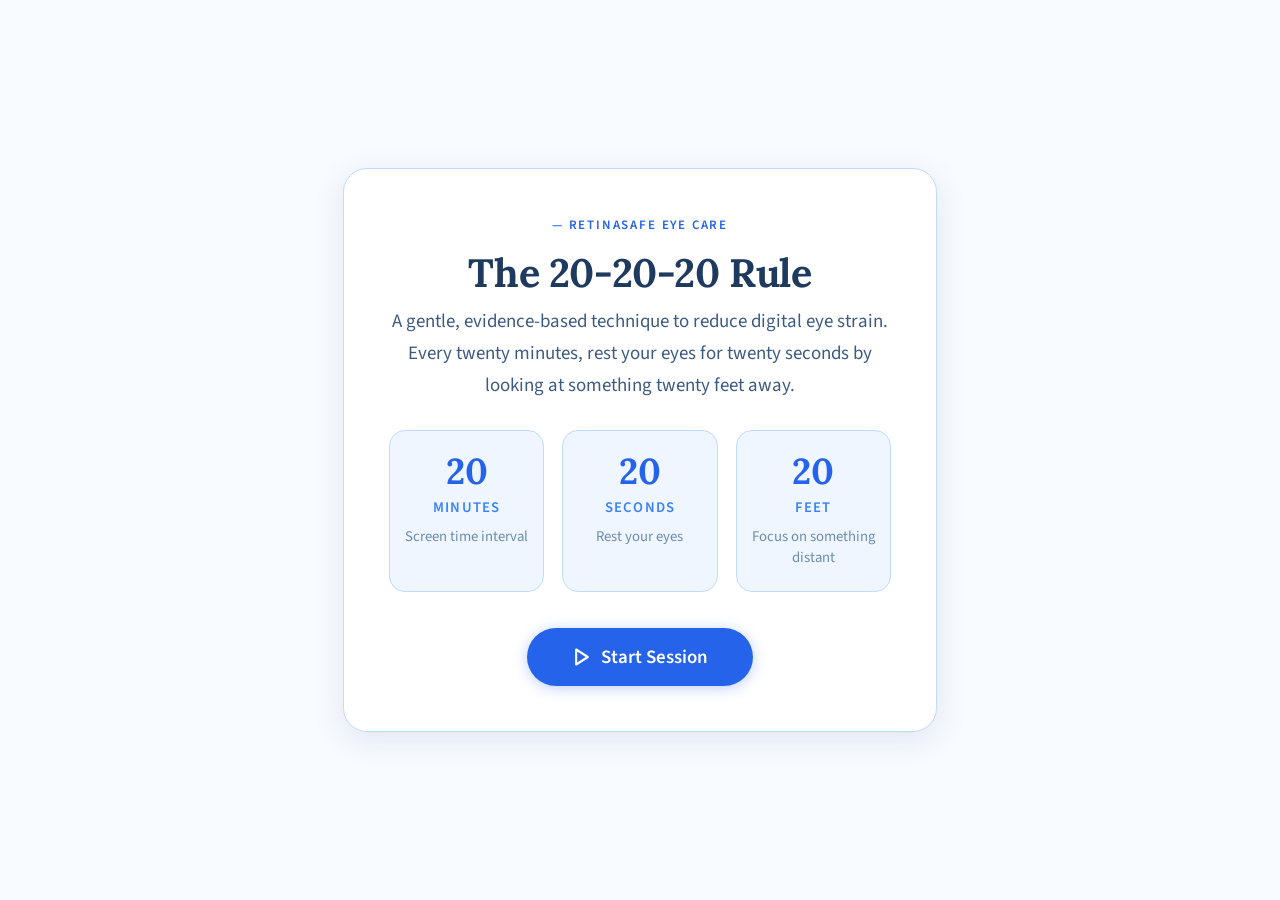
==== relaxation_techniques/20-20-20-rule.html @ 68ac1071 "Add files via upload" ====
<!DOCTYPE html>
<html lang="en">
<head>
  <meta charset="UTF-8" />
  <meta name="viewport" content="width=device-width, initial-scale=1.0" />
  <title>RetinaSafe — 20-20-20 Eye Care</title>
  <meta name="description" content="Protect your eyes with the 20-20-20 rule. Every 20 minutes, take a 20-second break and focus on something 20 feet away." />

  <!-- Fonts -->
  <link rel="preconnect" href="https://fonts.googleapis.com" />
  <link rel="preconnect" href="https://fonts.gstatic.com" crossorigin />
  <link href="https://fonts.googleapis.com/css2?family=Lora:wght@400;600;700&family=Source+Sans+3:wght@300;400;500;600;700&display=swap" rel="stylesheet" />

  <style>
    /* ══════════════════════════════════════════════════
       1. Design Tokens (RetinaSafe Palette)
       ══════════════════════════════════════════════════ */
    :root {
      /* ── Primary Blue Palette ── */
      --blue-900: #1E3A5F;
      --blue-800: #1E40AF;
      --blue-700: #1D4ED8;
      --blue-600: #2563EB;
      --blue-500: #3B82F6;
      --blue-400: #60A5FA;
      --blue-300: #93C5FD;
      --blue-200: #BFDBFE;
      --blue-100: #DBEAFE;
      --blue-50:  #EFF6FF;
      --page-bg:  #F8FBFF;
      --white:    #FFFFFF;

      /* ── Text Colours ── */
      --text-primary:   #1E3A5F;
      --text-secondary: #3D5A80;
      --text-muted:     #6B8CAE;
      --text-light:     #A8C0D6;

      /* ── Borders & Shadows ── */
      --border:    #BFDBFE;
      --shadow-sm: 0 1px 3px rgba(30,58,95,0.06);
      --shadow-md: 0 4px 16px rgba(30,58,95,0.08);
      --shadow-lg: 0 8px 32px rgba(30,58,95,0.10);

      /* ── Radius ── */
      --radius:    10px;
      --radius-lg: 16px;
      --radius-xl: 24px;

      /* ── Font Families ── */
      --font-display: 'Lora', Georgia, serif;
      --font-body:    'Source Sans 3', 'Helvetica Neue', sans-serif;

      /* ── Greens for Soft Greenery motif ── */
      --green-soft:  #A7D8A0;
      --green-light: #C8E6C3;
      --green-pale:  #E0F0DD;
    }

    /* ══════════════════════════════════════════════════
       2. Global Reset & Base
       ══════════════════════════════════════════════════ */
    *, *::before, *::after {
      box-sizing: border-box;
      margin: 0;
      padding: 0;
    }

    html {
      font-size: 18px;
      scroll-behavior: smooth;
    }

    body {
      min-height: 100vh;
      display: flex;
      flex-direction: column;
      align-items: center;
      justify-content: center;
      background-color: var(--page-bg);
      font-family: var(--font-body);
      font-weight: 400;
      color: var(--text-primary);
      line-height: 1.75;
      -webkit-font-smoothing: antialiased;
      -moz-osx-font-smoothing: grayscale;
      overflow: hidden;
    }

    /* ── Skip Link ── */
    .skip-link {
      position: absolute;
      top: -100%;
      left: 1rem;
      padding: 0.75rem 1.5rem;
      background: var(--blue-600);
      color: var(--white);
      border-radius: var(--radius);
      font-family: var(--font-body);
      font-weight: 600;
      text-decoration: none;
      z-index: 500;
      transition: top 0.2s ease;
    }
    .skip-link:focus { top: 1rem; }

    /* ── Global Focus ── */
    :focus-visible {
      outline: 3px solid var(--blue-400);
      outline-offset: 3px;
    }

    /* ══════════════════════════════════════════════════
       3. Typography
       ══════════════════════════════════════════════════ */
    h1, h2, h3 {
      font-family: var(--font-display);
      font-weight: 700;
      color: var(--blue-900);
      line-height: 1.25;
    }

    /* ══════════════════════════════════════════════════
       4. Landing Page
       ══════════════════════════════════════════════════ */
    #landing {
      display: flex;
      flex-direction: column;
      align-items: center;
      justify-content: center;
      text-align: center;
      width: 100%;
      max-width: 640px;
      padding: 2.5rem;
      background: var(--white);
      border: 1px solid var(--blue-200);
      border-radius: var(--radius-xl);
      box-shadow: var(--shadow-lg);
      transform: translateY(20px);
      opacity: 0;
      animation: fadeUp 0.6s cubic-bezier(0.16,1,0.3,1) forwards;
    }

    @keyframes fadeUp {
      to { transform: translateY(0); opacity: 1; }
    }

    .landing-eyebrow {
      font-family: var(--font-body);
      font-size: 0.72rem;
      font-weight: 600;
      text-transform: uppercase;
      letter-spacing: 0.14em;
      color: var(--blue-600);
      margin-bottom: 0.6rem;
    }
    .landing-eyebrow::before { content: "—  "; }

    #landing h1 {
      font-size: clamp(1.6rem, 3.5vw, 2.2rem);
      margin-bottom: 0.5rem;
      letter-spacing: -0.01em;
    }

    .landing-subtitle {
      color: var(--text-secondary);
      font-size: 1.05rem;
      max-width: 500px;
      margin: 0 auto 1.5rem;
      line-height: 1.7;
    }

    /* Rule cards */
    .rule-cards {
      display: flex;
      gap: 1rem;
      margin-bottom: 2rem;
      width: 100%;
    }

    .rule-card {
      flex: 1;
      background: var(--blue-50);
      border: 1px solid var(--blue-200);
      border-radius: var(--radius-lg);
      padding: 1.25rem 0.75rem;
      display: flex;
      flex-direction: column;
      align-items: center;
      gap: 0.35rem;
    }

    .rule-card-number {
      font-family: var(--font-display);
      font-size: 2rem;
      font-weight: 700;
      color: var(--blue-600);
      line-height: 1;
    }

    .rule-card-unit {
      font-size: 0.82rem;
      font-weight: 600;
      text-transform: uppercase;
      letter-spacing: 0.08em;
      color: var(--blue-500);
    }

    .rule-card-label {
      font-size: 0.82rem;
      color: var(--text-muted);
      line-height: 1.4;
    }

    /* Start button */
    .btn-start {
      padding: 0.85rem 2.5rem;
      border-radius: 100px;
      background: var(--blue-600);
      color: var(--white);
      font-family: var(--font-body);
      font-size: 1.05rem;
      font-weight: 600;
      border: none;
      cursor: pointer;
      box-shadow: 0 2px 14px rgba(37,99,235,0.30);
      transition: all 0.25s ease;
      display: flex;
      align-items: center;
      gap: 0.5rem;
    }
    .btn-start:hover {
      background: var(--blue-700);
      transform: translateY(-2px);
      box-shadow: 0 6px 20px rgba(37,99,235,0.35);
    }
    .btn-start:active { transform: translateY(0); }

    .btn-start svg {
      width: 20px; height: 20px;
      fill: none; stroke: currentColor; stroke-width: 2.5;
      stroke-linecap: round; stroke-linejoin: round;
    }

    /* ══════════════════════════════════════════════════
       5. Session Active Screen
       ══════════════════════════════════════════════════ */
    #session {
      display: none;
      flex-direction: column;
      align-items: center;
      justify-content: center;
      text-align: center;
      width: 100%;
      max-width: 560px;
      padding: 3rem 2.5rem;
      background: var(--white);
      border: 1px solid var(--blue-200);
      border-radius: var(--radius-xl);
      box-shadow: var(--shadow-lg);
    }
    #session.visible {
      display: flex;
      animation: fadeUp 0.5s ease forwards;
    }

    .session-eyebrow {
      font-family: var(--font-body);
      font-size: 0.72rem;
      font-weight: 600;
      text-transform: uppercase;
      letter-spacing: 0.14em;
      color: var(--blue-600);
      margin-bottom: 1rem;
    }
    .session-eyebrow::before { content: "—  "; }

    /* Circular countdown to next break */
    .next-break-ring {
      position: relative;
      width: 180px; height: 180px;
      margin-bottom: 1.5rem;
    }
    .next-break-ring svg {
      width: 100%; height: 100%;
      transform: rotate(-90deg);
    }
    .next-break-ring .ring-bg {
      fill: none;
      stroke: var(--blue-100);
      stroke-width: 6;
    }
    .next-break-ring .ring-progress {
      fill: none;
      stroke: var(--blue-500);
      stroke-width: 6;
      stroke-linecap: round;
      stroke-dasharray: 502.65;
      stroke-dashoffset: 0;
      transition: stroke-dashoffset 1s linear;
    }
    .next-break-inner {
      position: absolute;
      inset: 0;
      display: flex;
      flex-direction: column;
      align-items: center;
      justify-content: center;
    }
    .next-break-time {
      font-family: var(--font-display);
      font-weight: 700;
      font-size: 2.2rem;
      color: var(--text-primary);
      font-variant-numeric: tabular-nums;
      line-height: 1;
    }
    .next-break-label {
      font-size: 0.72rem;
      font-weight: 600;
      text-transform: uppercase;
      letter-spacing: 0.1em;
      color: var(--text-muted);
      margin-top: 0.25rem;
    }

    .session-hint {
      color: var(--text-secondary);
      font-size: 0.95rem;
      max-width: 380px;
      margin-bottom: 1.5rem;
      line-height: 1.65;
    }

    .btn-group {
      display: flex;
      gap: 0.75rem;
    }

    .btn-session {
      padding: 0.65rem 1.5rem;
      border-radius: 100px;
      font-family: var(--font-body);
      font-size: 0.92rem;
      font-weight: 600;
      cursor: pointer;
      border: 2px solid var(--blue-300);
      background: transparent;
      color: var(--blue-600);
      transition: all 0.25s ease;
      display: flex;
      align-items: center;
      gap: 0.4rem;
    }
    .btn-session:hover {
      background: var(--blue-50);
      border-color: var(--blue-600);
      transform: translateY(-1px);
    }
    .btn-session.danger {
      border-color: #FCA5A5;
      color: #DC2626;
    }
    .btn-session.danger:hover {
      background: #FEF2F2;
      border-color: #DC2626;
    }

    .btn-session svg {
      width: 16px; height: 16px;
      fill: none; stroke: currentColor; stroke-width: 2.5;
      stroke-linecap: round; stroke-linejoin: round;
    }

    /* ══════════════════════════════════════════════════
       6. Blink Reminder Dot
       ══════════════════════════════════════════════════ */
    #blink-dot {
      display: none;
      position: fixed;
      bottom: 2rem;
      right: 2rem;
      z-index: 100;
      cursor: pointer;
      background: none;
      border: none;
      padding: 0;
    }
    #blink-dot.visible { display: block; }

    .blink-dot-circle {
      width: 18px; height: 18px;
      border-radius: 50%;
      background: var(--blue-500);
      position: relative;
      box-shadow: 0 0 0 0 rgba(59,130,246,0.45);
      animation: blinkPulse 2.5s ease-in-out infinite;
    }

    @keyframes blinkPulse {
      0%, 100% {
        box-shadow: 0 0 0 0 rgba(59,130,246,0.45);
        transform: scale(1);
      }
      50% {
        box-shadow: 0 0 0 10px rgba(59,130,246,0);
        transform: scale(1.15);
      }
    }

    /* Blink tooltip */
    .blink-tooltip {
      position: absolute;
      bottom: calc(100% + 12px);
      right: 0;
      background: var(--blue-50);
      border: 1px solid var(--blue-200);
      border-radius: var(--radius-lg);
      padding: 0.85rem 1.15rem;
      min-width: 200px;
      box-shadow: var(--shadow-md);
      font-family: var(--font-body);
      font-size: 1.1rem;
      color: var(--blue-900);
      text-align: left;
      opacity: 0;
      transform: translateY(6px);
      pointer-events: none;
      transition: opacity 0.3s ease, transform 0.3s ease;
    }
    .blink-tooltip.show {
      opacity: 1;
      transform: translateY(0);
      pointer-events: auto;
    }
    .blink-tooltip-title {
      font-family: var(--font-display);
      font-weight: 700;
      font-size: 0.88rem;
      margin-bottom: 0.25rem;
      color: var(--blue-900);
    }
    .blink-tooltip p {
      font-size: 0.82rem;
      color: var(--text-secondary);
      line-height: 1.5;
      margin: 0;
    }
    .blink-tooltip::after {
      content: '';
      position: absolute;
      bottom: -6px;
      right: 4px;
      width: 12px; height: 12px;
      background: var(--blue-50);
      border-right: 1px solid var(--blue-200);
      border-bottom: 1px solid var(--blue-200);
      transform: rotate(45deg);
    }

    /* ══════════════════════════════════════════════════
       7. Break Modal Overlay
       ══════════════════════════════════════════════════ */
    #break-overlay {
      position: fixed;
      inset: 0;
      z-index: 300;
      display: flex;
      align-items: center;
      justify-content: center;
      opacity: 0;
      visibility: hidden;
      pointer-events: none;
      transition: opacity 0.5s ease, visibility 0.5s;
    }
    #break-overlay.visible {
      opacity: 1;
      visibility: visible;
      pointer-events: auto;
    }

    /* ── Relaxation View Background ── */
    .relaxation-bg {
      position: absolute;
      inset: 0;
      background:
        radial-gradient(ellipse 80% 60% at 50% 50%, var(--blue-100), var(--blue-50)),
        var(--page-bg);
      overflow: hidden;
    }

    /* CSS "Soft Greenery" motif — layered blurred shapes */
    .greenery-shape {
      position: absolute;
      border-radius: 50%;
      filter: blur(60px);
      opacity: 0.35;
      animation: greeneryFloat 12s ease-in-out infinite alternate;
    }
    .greenery-shape:nth-child(1) {
      width: 350px; height: 350px;
      background: var(--green-soft);
      bottom: -60px; left: -40px;
      animation-delay: 0s;
    }
    .greenery-shape:nth-child(2) {
      width: 280px; height: 280px;
      background: var(--green-light);
      top: -40px; right: 10%;
      animation-delay: -3s;
    }
    .greenery-shape:nth-child(3) {
      width: 200px; height: 200px;
      background: var(--green-pale);
      bottom: 20%; left: 25%;
      animation-delay: -6s;
    }
    .greenery-shape:nth-child(4) {
      width: 160px; height: 220px;
      background: var(--green-soft);
      top: 15%; right: 30%;
      animation-delay: -9s;
      border-radius: 60% 40% 50% 50%;
    }
    .greenery-shape:nth-child(5) {
      width: 240px; height: 180px;
      background: var(--green-light);
      bottom: 10%; right: -30px;
      animation-delay: -4s;
      border-radius: 40% 60% 50% 50%;
    }

    @keyframes greeneryFloat {
      0%   { transform: translate(0, 0) scale(1); }
      100% { transform: translate(15px, -20px) scale(1.08); }
    }

    /* ── Break Card ── */
    .break-card {
      position: relative;
      z-index: 10;
      background: var(--blue-50);
      border: 1px solid var(--blue-200);
      border-radius: var(--radius-lg);
      padding: 2.5rem 2.75rem;
      max-width: 480px;
      width: 90%;
      text-align: center;
      box-shadow: var(--shadow-lg);
      transform: translateY(30px) scale(0.96);
      transition: transform 0.5s cubic-bezier(0.16,1,0.3,1);
    }
    #break-overlay.visible .break-card {
      transform: translateY(0) scale(1);
    }

    .break-card h2 {
      font-family: var(--font-display);
      font-weight: 700;
      font-size: 1.1rem;
      color: var(--blue-900);
      margin-bottom: 0.75rem;
    }

    .break-card p {
      font-family: var(--font-body);
      font-size: 1.1rem;
      color: var(--blue-900);
      line-height: 1.65;
      margin-bottom: 1.5rem;
    }

    /* Circular 20-sec countdown */
    .break-timer-ring {
      position: relative;
      width: 130px; height: 130px;
      margin: 0 auto 1.25rem;
    }
    .break-timer-ring svg {
      width: 100%; height: 100%;
      transform: rotate(-90deg);
    }
    .break-timer-ring .timer-bg {
      fill: none;
      stroke: var(--blue-200);
      stroke-width: 5;
    }
    .break-timer-ring .timer-progress {
      fill: none;
      stroke: var(--blue-500);
      stroke-width: 5;
      stroke-linecap: round;
      stroke-dasharray: 376.99;
      stroke-dashoffset: 0;
      transition: stroke-dashoffset 0.3s ease;
    }
    .break-timer-inner {
      position: absolute;
      inset: 0;
      display: flex;
      flex-direction: column;
      align-items: center;
      justify-content: center;
    }
    .break-timer-value {
      font-family: var(--font-display);
      font-weight: 700;
      font-size: 2.4rem;
      color: var(--blue-900);
      line-height: 1;
      font-variant-numeric: tabular-nums;
    }
    .break-timer-unit {
      font-size: 0.7rem;
      font-weight: 600;
      text-transform: uppercase;
      letter-spacing: 0.1em;
      color: var(--text-muted);
      margin-top: 0.2rem;
    }

    .break-instruction {
      font-size: 0.88rem;
      color: var(--text-secondary);
      line-height: 1.6;
      margin-bottom: 1.25rem;
    }

    .btn-dismiss {
      padding: 0.6rem 1.5rem;
      border-radius: 100px;
      background: transparent;
      border: 2px solid var(--blue-300);
      color: var(--blue-600);
      font-family: var(--font-body);
      font-size: 0.88rem;
      font-weight: 600;
      cursor: pointer;
      transition: all 0.25s ease;
    }
    .btn-dismiss:hover {
      background: var(--blue-100);
      border-color: var(--blue-600);
    }

    /* Screen-reader only */
    .sr-only {
      position: absolute;
      width: 1px; height: 1px;
      padding: 0; margin: -1px;
      overflow: hidden;
      clip: rect(0,0,0,0);
      white-space: nowrap;
      border: 0;
    }

    /* ══════════════════════════════════════════════════
       8. Reduced Motion
       ══════════════════════════════════════════════════ */
    @media (prefers-reduced-motion: reduce) {
      *, *::before, *::after {
        animation-duration: 0.01ms !important;
        animation-iteration-count: 1 !important;
        transition-duration: 0.01ms !important;
      }
    }

    /* ══════════════════════════════════════════════════
       9. Responsive
       ══════════════════════════════════════════════════ */
    @media (max-width: 600px) {
      html { font-size: 16px; }

      #landing, #session {
        padding: 1.5rem;
        border-radius: var(--radius-lg);
        margin: 1rem;
        max-width: calc(100% - 2rem);
      }

      .rule-cards {
        flex-direction: column;
        gap: 0.65rem;
      }

      .rule-card { padding: 0.85rem; }

      .break-card {
        padding: 1.75rem 1.25rem;
        max-width: calc(100% - 2rem);
      }

      .next-break-ring { width: 140px; height: 140px; }
      .next-break-time { font-size: 1.8rem; }

      .btn-group { flex-direction: column; width: 100%; }
      .btn-session { justify-content: center; }
    }
  </style>
</head>
<body>
  <a href="#main" class="skip-link">Skip to main content</a>

  <main id="main">

    <!-- ═══════ Landing Page ═══════ -->
    <section id="landing" aria-labelledby="landing-title">
      <p class="landing-eyebrow">RetinaSafe Eye Care</p>
      <h1 id="landing-title">The 20-20-20 Rule</h1>
      <p class="landing-subtitle">
        A gentle, evidence-based technique to reduce digital eye strain.
        Every twenty minutes, rest your eyes for twenty seconds by looking at
        something twenty feet away.
      </p>

      <div class="rule-cards" role="list">
        <div class="rule-card" role="listitem">
          <span class="rule-card-number">20</span>
          <span class="rule-card-unit">Minutes</span>
          <span class="rule-card-label">Screen time interval</span>
        </div>
        <div class="rule-card" role="listitem">
          <span class="rule-card-number">20</span>
          <span class="rule-card-unit">Seconds</span>
          <span class="rule-card-label">Rest your eyes</span>
        </div>
        <div class="rule-card" role="listitem">
          <span class="rule-card-number">20</span>
          <span class="rule-card-unit">Feet</span>
          <span class="rule-card-label">Focus on something distant</span>
        </div>
      </div>

      <button class="btn-start" id="btn-start" type="button">
        <svg viewBox="0 0 24 24"><polygon points="5 3 19 12 5 21 5 3"></polygon></svg>
        Start Session
      </button>
    </section>

    <!-- ═══════ Session Active ═══════ -->
    <section id="session" aria-labelledby="session-title">
      <p class="session-eyebrow">Session Active</p>
      <h2 id="session-title" class="sr-only">Eye care session in progress</h2>

      <div class="next-break-ring" role="timer" aria-label="Time until next eye break">
        <svg viewBox="0 0 180 180">
          <circle class="ring-bg" cx="90" cy="90" r="80"></circle>
          <circle class="ring-progress" id="session-ring" cx="90" cy="90" r="80"></circle>
        </svg>
        <div class="next-break-inner">
          <span class="next-break-time" id="session-countdown">20:00</span>
          <span class="next-break-label">Until break</span>
        </div>
      </div>

      <p class="session-hint">
        Continue working comfortably. A gentle reminder will appear when it
        is time for your twenty-second eye break.
      </p>

      <div class="btn-group">
        <button class="btn-session" id="btn-pause" type="button">
          <svg viewBox="0 0 24 24" id="pause-icon"><rect x="6" y="4" width="4" height="16"></rect><rect x="14" y="4" width="4" height="16"></rect></svg>
          <svg viewBox="0 0 24 24" id="play-icon" style="display:none"><polygon points="5 3 19 12 5 21 5 3"></polygon></svg>
          <span id="pause-label">Pause</span>
        </button>
        <button class="btn-session danger" id="btn-end" type="button">
          <svg viewBox="0 0 24 24"><rect x="3" y="3" width="18" height="18" rx="2" ry="2"></rect></svg>
          End Session
        </button>
      </div>
    </section>

  </main>

  <!-- ═══════ Blink Reminder Dot ═══════ -->
  <button id="blink-dot" aria-label="Blink reminder" type="button">
    <div class="blink-dot-circle"></div>
    <div class="blink-tooltip" id="blink-tooltip" role="status">
      <div class="blink-tooltip-title">Blink Reminder</div>
      <p>Remember to blink slowly and fully. This helps keep your eyes lubricated and comfortable.</p>
    </div>
  </button>

  <!-- ═══════ Break Overlay ═══════ -->
  <div id="break-overlay" role="dialog" aria-modal="true" aria-labelledby="break-title">
    <!-- Relaxation View Background -->
    <div class="relaxation-bg" aria-hidden="true">
      <div class="greenery-shape"></div>
      <div class="greenery-shape"></div>
      <div class="greenery-shape"></div>
      <div class="greenery-shape"></div>
      <div class="greenery-shape"></div>
    </div>

    <div class="break-card">
      <h2 id="break-title">Time for an Eye Break</h2>
      <p>It is time for a twenty-second eye break. Please focus on a distant object.</p>

      <div class="break-timer-ring" role="timer" aria-label="Break countdown">
        <svg viewBox="0 0 130 130">
          <circle class="timer-bg" cx="65" cy="65" r="60"></circle>
          <circle class="timer-progress" id="break-ring" cx="65" cy="65" r="60"></circle>
        </svg>
        <div class="break-timer-inner">
          <span class="break-timer-value" id="break-countdown">20</span>
          <span class="break-timer-unit">Seconds</span>
        </div>
      </div>

      <p class="break-instruction">
        Allow your eye muscles to relax. Blink gently a few times.
      </p>

      <div aria-live="polite" class="sr-only" id="break-announcer"></div>

      <button class="btn-dismiss" id="btn-dismiss" type="button">Skip Break</button>
    </div>
  </div>

  <script>
    (() => {
      'use strict';

      /* ── Configuration ── */
      const BREAK_INTERVAL_MS = 20 * 60 * 1000;  // 20 minutes
      const BREAK_DURATION_S  = 20;               // 20 seconds
      const SESSION_RING_CIRCUMFERENCE = 2 * Math.PI * 80;  // r=80
      const BREAK_RING_CIRCUMFERENCE   = 2 * Math.PI * 60;  // r=60

      /* ── DOM References ── */
      const landing        = document.getElementById('landing');
      const session        = document.getElementById('session');
      const btnStart       = document.getElementById('btn-start');
      const btnPause       = document.getElementById('btn-pause');
      const btnEnd         = document.getElementById('btn-end');
      const sessionCountEl = document.getElementById('session-countdown');
      const sessionRing    = document.getElementById('session-ring');
      const blinkDot       = document.getElementById('blink-dot');
      const blinkTooltip   = document.getElementById('blink-tooltip');
      const breakOverlay   = document.getElementById('break-overlay');
      const breakCountEl   = document.getElementById('break-countdown');
      const breakRing      = document.getElementById('break-ring');
      const breakAnnouncer = document.getElementById('break-announcer');
      const btnDismiss     = document.getElementById('btn-dismiss');
      const pauseIcon      = document.getElementById('pause-icon');
      const playIcon       = document.getElementById('play-icon');
      const pauseLabel     = document.getElementById('pause-label');

      /* ── State ── */
      let sessionActive       = false;
      let sessionPaused       = false;
      let sessionStartTime    = 0;
      let sessionElapsed      = 0;
      let sessionRAF          = null;
      let breakTimeout        = null;
      let breakActive         = false;
      let breakStartTime      = 0;
      let breakRAF            = null;
      let blinkTooltipTimeout = null;
      let previousFocus       = null;

      /* ── Helpers ── */
      function formatTime(ms) {
        const totalSec = Math.max(0, Math.ceil(ms / 1000));
        const m = Math.floor(totalSec / 60);
        const s = totalSec % 60;
        return `${String(m).padStart(2, '0')}:${String(s).padStart(2, '0')}`;
      }

      /* ── Session Logic ── */
      function startSession() {
        sessionActive    = true;
        sessionPaused    = false;
        sessionElapsed   = 0;
        sessionStartTime = performance.now();

        landing.style.display = 'none';
        session.classList.add('visible');
        blinkDot.classList.add('visible');

        // Reset ring
        sessionRing.style.strokeDashoffset = '0';

        scheduleBreak();
        tickSession();
      }

      function tickSession() {
        if (!sessionActive) return;

        if (!sessionPaused) {
          const now = performance.now();
          const delta = now - sessionStartTime;
          sessionStartTime = now;
          sessionElapsed += delta;
        }

        const remaining = BREAK_INTERVAL_MS - (sessionElapsed % BREAK_INTERVAL_MS);
        sessionCountEl.textContent = formatTime(remaining);

        // Update ring
        const progress = (sessionElapsed % BREAK_INTERVAL_MS) / BREAK_INTERVAL_MS;
        sessionRing.style.strokeDashoffset = `${SESSION_RING_CIRCUMFERENCE * (1 - progress)}`;

        sessionRAF = requestAnimationFrame(tickSession);
      }

      function scheduleBreak() {
        clearTimeout(breakTimeout);
        const remaining = BREAK_INTERVAL_MS - (sessionElapsed % BREAK_INTERVAL_MS);
        breakTimeout = setTimeout(() => {
          if (sessionActive && !sessionPaused) {
            openBreak();
          }
        }, remaining);
      }

      function pauseSession() {
        sessionPaused = !sessionPaused;
        if (sessionPaused) {
          pauseIcon.style.display = 'none';
          playIcon.style.display  = 'block';
          pauseLabel.textContent  = 'Resume';
          clearTimeout(breakTimeout);
        } else {
          pauseIcon.style.display = 'block';
          playIcon.style.display  = 'none';
          pauseLabel.textContent  = 'Pause';
          sessionStartTime = performance.now();
          scheduleBreak();
        }
      }

      function endSession() {
        sessionActive = false;
        sessionPaused = false;
        cancelAnimationFrame(sessionRAF);
        clearTimeout(breakTimeout);

        session.classList.remove('visible');
        blinkDot.classList.remove('visible');
        landing.style.display = '';
        landing.style.animation = 'none';
        requestAnimationFrame(() => {
          landing.style.animation = '';
        });

        // Reset pause button
        pauseIcon.style.display = 'block';
        playIcon.style.display  = 'none';
        pauseLabel.textContent  = 'Pause';

        if (breakActive) closeBreak();
      }

      /* ── Break (20-sec) Logic ── */
      function openBreak() {
        breakActive    = true;
        breakStartTime = performance.now();
        previousFocus  = document.activeElement;

        // Reset UI
        breakCountEl.textContent = String(BREAK_DURATION_S);
        breakRing.style.strokeDashoffset = '0';

        breakOverlay.classList.add('visible');
        breakAnnouncer.textContent = 'Eye break started. Please look at a distant object for twenty seconds.';

        // Focus trap — focus dismiss button
        requestAnimationFrame(() => btnDismiss.focus());

        tickBreak();
      }

      function tickBreak() {
        if (!breakActive) return;

        const elapsed  = (performance.now() - breakStartTime) / 1000;
        const remaining = Math.max(0, BREAK_DURATION_S - elapsed);

        breakCountEl.textContent = String(Math.ceil(remaining));

        const progress = elapsed / BREAK_DURATION_S;
        breakRing.style.strokeDashoffset = `${BREAK_RING_CIRCUMFERENCE * progress}`;

        // Announce at intervals
        const sec = Math.ceil(remaining);
        if (sec === 10 || sec === 5) {
          breakAnnouncer.textContent = `${sec} seconds remaining.`;
        }

        if (remaining <= 0) {
          closeBreak();
          return;
        }

        breakRAF = requestAnimationFrame(tickBreak);
      }

      function closeBreak() {
        breakActive = false;
        cancelAnimationFrame(breakRAF);
        breakOverlay.classList.remove('visible');
        breakAnnouncer.textContent = 'Eye break complete. Session resumed.';

        // Reset elapsed to start fresh interval
        sessionElapsed = 0;
        sessionStartTime = performance.now();
        sessionRing.style.strokeDashoffset = '0';

        if (sessionActive && !sessionPaused) scheduleBreak();
        if (previousFocus) previousFocus.focus();
      }

      /* ── Blink Dot ── */
      function toggleBlinkTooltip() {
        clearTimeout(blinkTooltipTimeout);
        blinkTooltip.classList.add('show');
        blinkTooltipTimeout = setTimeout(() => {
          blinkTooltip.classList.remove('show');
        }, 4000);
      }

      /* ── Focus Trap for Break Modal ── */
      function trapFocus(e) {
        if (!breakActive) return;
        if (e.key === 'Tab') {
          // Only one focusable element (dismiss button)
          e.preventDefault();
          btnDismiss.focus();
        }
        if (e.key === 'Escape') {
          closeBreak();
        }
      }

      /* ── Event Listeners ── */
      btnStart.addEventListener('click', startSession);
      btnPause.addEventListener('click', pauseSession);
      btnEnd.addEventListener('click', endSession);
      btnDismiss.addEventListener('click', closeBreak);
      blinkDot.addEventListener('click', toggleBlinkTooltip);
      document.addEventListener('keydown', trapFocus);

      // Close blink tooltip on outside click
      document.addEventListener('click', (e) => {
        if (!blinkDot.contains(e.target)) {
          blinkTooltip.classList.remove('show');
        }
      });
    })();
  </script>
</body>
</html>
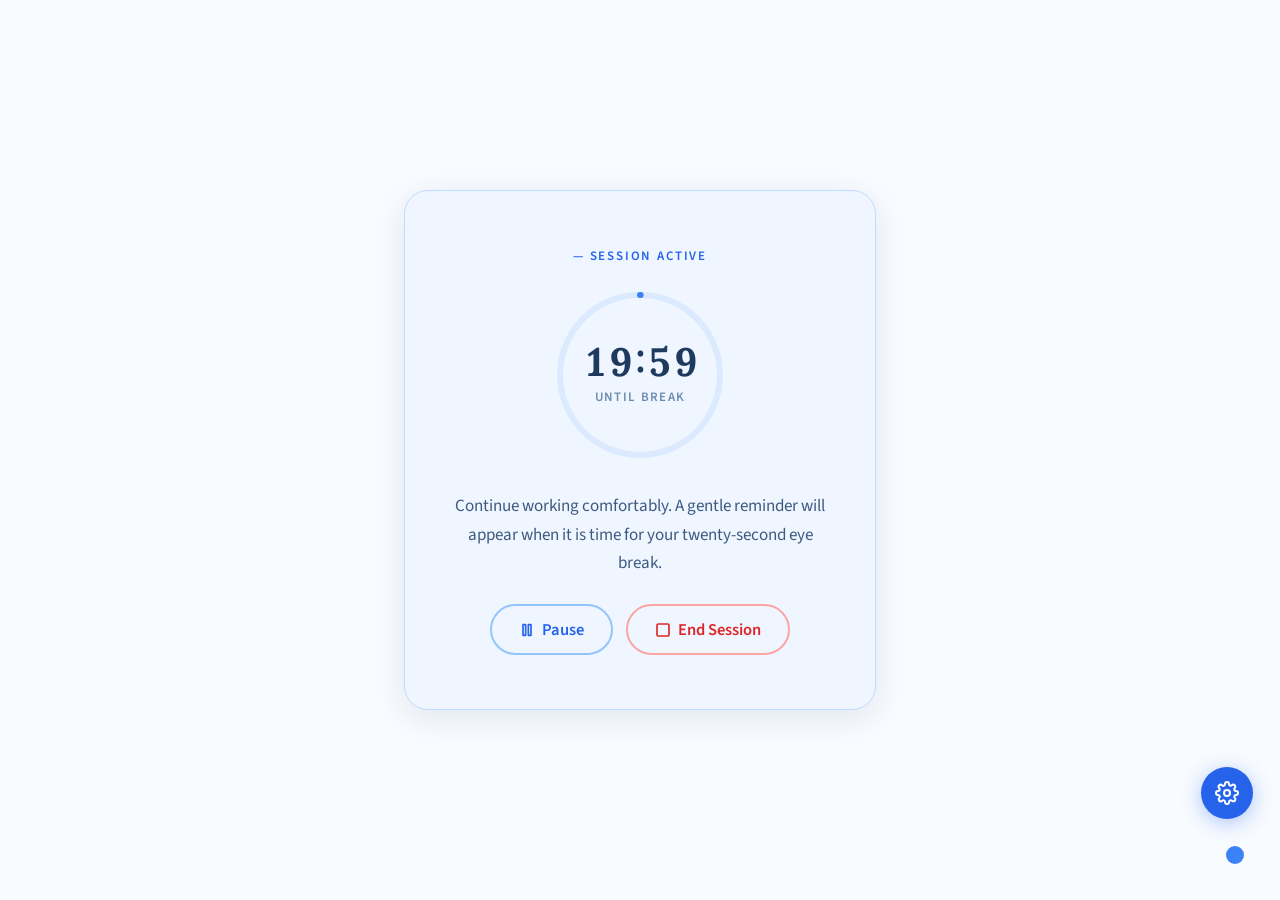
==== commit 899bad60: "fixed incosistent ui and dark color modes" ====
--- a/relaxation_techniques/20-20-20-rule.html
+++ b/relaxation_techniques/20-20-20-rule.html
@@ -1,16 +1,24 @@
 <!DOCTYPE html>
 <html lang="en">
+
 <head>
   <meta charset="UTF-8" />
   <meta name="viewport" content="width=device-width, initial-scale=1.0" />
   <title>RetinaSafe — 20-20-20 Eye Care</title>
-  <meta name="description" content="Protect your eyes with the 20-20-20 rule. Every 20 minutes, take a 20-second break and focus on something 20 feet away." />
+  <meta name="description"
+    content="Protect your eyes with the 20-20-20 rule. Every 20 minutes, take a 20-second break and focus on something 20 feet away." />
 
   <!-- Fonts -->
   <link rel="preconnect" href="https://fonts.googleapis.com" />
   <link rel="preconnect" href="https://fonts.gstatic.com" crossorigin />
-  <link href="https://fonts.googleapis.com/css2?family=Lora:wght@400;600;700&family=Source+Sans+3:wght@300;400;500;600;700&display=swap" rel="stylesheet" />
-
+  <link
+    href="https://fonts.googleapis.com/css2?family=Lora:wght@400;600;700&family=Source+Sans+3:wght@300;400;500;600;700&display=swap"
+    rel="stylesheet" />
+  <link
+    href="https://fonts.googleapis.com/css2?family=Crimson+Pro:ital,wght@0,300;0,400;0,600;1,400&family=Outfit:wght@300;400;500;600&display=swap"
+    rel="stylesheet">
+  <link rel="stylesheet" href="../theme.css">
+  <script src="../theme-switcher.js"></script>
   <style>
     /* ══════════════════════════════════════════════════
        1. Design Tokens (RetinaSafe Palette)
@@ -26,41 +34,43 @@
       --blue-300: #93C5FD;
       --blue-200: #BFDBFE;
       --blue-100: #DBEAFE;
-      --blue-50:  #EFF6FF;
-      --page-bg:  #F8FBFF;
-      --white:    #FFFFFF;
+      --blue-50: #EFF6FF;
+      --page-bg: #F8FBFF;
+      --white: #FFFFFF;
 
       /* ── Text Colours ── */
-      --text-primary:   #1E3A5F;
+      --text-primary: #1E3A5F;
       --text-secondary: #3D5A80;
-      --text-muted:     #6B8CAE;
-      --text-light:     #A8C0D6;
+      --text-muted: #6B8CAE;
+      --text-light: #A8C0D6;
 
       /* ── Borders & Shadows ── */
-      --border:    #BFDBFE;
-      --shadow-sm: 0 1px 3px rgba(30,58,95,0.06);
-      --shadow-md: 0 4px 16px rgba(30,58,95,0.08);
-      --shadow-lg: 0 8px 32px rgba(30,58,95,0.10);
+      --border: #BFDBFE;
+      --shadow-sm: 0 1px 3px rgba(30, 58, 95, 0.06);
+      --shadow-md: 0 4px 16px rgba(30, 58, 95, 0.08);
+      --shadow-lg: 0 8px 32px rgba(30, 58, 95, 0.10);
 
       /* ── Radius ── */
-      --radius:    10px;
+      --radius: 10px;
       --radius-lg: 16px;
       --radius-xl: 24px;
 
       /* ── Font Families ── */
       --font-display: 'Lora', Georgia, serif;
-      --font-body:    'Source Sans 3', 'Helvetica Neue', sans-serif;
+      --font-body: 'Source Sans 3', 'Helvetica Neue', sans-serif;
 
       /* ── Greens for Soft Greenery motif ── */
-      --green-soft:  #A7D8A0;
+      --green-soft: #A7D8A0;
       --green-light: #C8E6C3;
-      --green-pale:  #E0F0DD;
+      --green-pale: #E0F0DD;
     }
 
     /* ══════════════════════════════════════════════════
        2. Global Reset & Base
        ══════════════════════════════════════════════════ */
-    *, *::before, *::after {
+    *,
+    *::before,
+    *::after {
       box-sizing: border-box;
       margin: 0;
       padding: 0;
@@ -102,7 +112,10 @@
       z-index: 500;
       transition: top 0.2s ease;
     }
-    .skip-link:focus { top: 1rem; }
+
+    .skip-link:focus {
+      top: 1rem;
+    }
 
     /* ── Global Focus ── */
     :focus-visible {
@@ -113,7 +126,9 @@
     /* ══════════════════════════════════════════════════
        3. Typography
        ══════════════════════════════════════════════════ */
-    h1, h2, h3 {
+    h1,
+    h2,
+    h3 {
       font-family: var(--font-display);
       font-weight: 700;
       color: var(--blue-900);
@@ -138,11 +153,14 @@
       box-shadow: var(--shadow-lg);
       transform: translateY(20px);
       opacity: 0;
-      animation: fadeUp 0.6s cubic-bezier(0.16,1,0.3,1) forwards;
+      animation: fadeUp 0.6s cubic-bezier(0.16, 1, 0.3, 1) forwards;
     }
 
     @keyframes fadeUp {
-      to { transform: translateY(0); opacity: 1; }
+      to {
+        transform: translateY(0);
+        opacity: 1;
+      }
     }
 
     .landing-eyebrow {
@@ -154,7 +172,10 @@
       color: var(--blue-600);
       margin-bottom: 0.6rem;
     }
-    .landing-eyebrow::before { content: "—  "; }
+
+    .landing-eyebrow::before {
+      content: "—  ";
+    }
 
     #landing h1 {
       font-size: clamp(1.6rem, 3.5vw, 2.2rem);
@@ -223,23 +244,31 @@
       font-weight: 600;
       border: none;
       cursor: pointer;
-      box-shadow: 0 2px 14px rgba(37,99,235,0.30);
+      box-shadow: 0 2px 14px rgba(37, 99, 235, 0.30);
       transition: all 0.25s ease;
       display: flex;
       align-items: center;
       gap: 0.5rem;
     }
+
     .btn-start:hover {
       background: var(--blue-700);
       transform: translateY(-2px);
-      box-shadow: 0 6px 20px rgba(37,99,235,0.35);
-    }
-    .btn-start:active { transform: translateY(0); }
+      box-shadow: 0 6px 20px rgba(37, 99, 235, 0.35);
+    }
+
+    .btn-start:active {
+      transform: translateY(0);
+    }
 
     .btn-start svg {
-      width: 20px; height: 20px;
-      fill: none; stroke: currentColor; stroke-width: 2.5;
-      stroke-linecap: round; stroke-linejoin: round;
+      width: 20px;
+      height: 20px;
+      fill: none;
+      stroke: currentColor;
+      stroke-width: 2.5;
+      stroke-linecap: round;
+      stroke-linejoin: round;
     }
 
     /* ══════════════════════════════════════════════════
@@ -254,11 +283,12 @@
       width: 100%;
       max-width: 560px;
       padding: 3rem 2.5rem;
-      background: var(--white);
+      background: var(--blue-50);
       border: 1px solid var(--blue-200);
       border-radius: var(--radius-xl);
       box-shadow: var(--shadow-lg);
     }
+
     #session.visible {
       display: flex;
       animation: fadeUp 0.5s ease forwards;
@@ -273,23 +303,31 @@
       color: var(--blue-600);
       margin-bottom: 1rem;
     }
-    .session-eyebrow::before { content: "—  "; }
+
+    .session-eyebrow::before {
+      content: "—  ";
+    }
 
     /* Circular countdown to next break */
     .next-break-ring {
       position: relative;
-      width: 180px; height: 180px;
+      width: 180px;
+      height: 180px;
       margin-bottom: 1.5rem;
     }
+
     .next-break-ring svg {
-      width: 100%; height: 100%;
+      width: 100%;
+      height: 100%;
       transform: rotate(-90deg);
     }
+
     .next-break-ring .ring-bg {
       fill: none;
       stroke: var(--blue-100);
       stroke-width: 6;
     }
+
     .next-break-ring .ring-progress {
       fill: none;
       stroke: var(--blue-500);
@@ -299,6 +337,7 @@
       stroke-dashoffset: 0;
       transition: stroke-dashoffset 1s linear;
     }
+
     .next-break-inner {
       position: absolute;
       inset: 0;
@@ -307,6 +346,7 @@
       align-items: center;
       justify-content: center;
     }
+
     .next-break-time {
       font-family: var(--font-display);
       font-weight: 700;
@@ -315,6 +355,7 @@
       font-variant-numeric: tabular-nums;
       line-height: 1;
     }
+
     .next-break-label {
       font-size: 0.72rem;
       font-weight: 600;
@@ -352,24 +393,31 @@
       align-items: center;
       gap: 0.4rem;
     }
+
     .btn-session:hover {
       background: var(--blue-50);
       border-color: var(--blue-600);
       transform: translateY(-1px);
     }
+
     .btn-session.danger {
       border-color: #FCA5A5;
       color: #DC2626;
     }
+
     .btn-session.danger:hover {
       background: #FEF2F2;
       border-color: #DC2626;
     }
 
     .btn-session svg {
-      width: 16px; height: 16px;
-      fill: none; stroke: currentColor; stroke-width: 2.5;
-      stroke-linecap: round; stroke-linejoin: round;
+      width: 16px;
+      height: 16px;
+      fill: none;
+      stroke: currentColor;
+      stroke-width: 2.5;
+      stroke-linecap: round;
+      stroke-linejoin: round;
     }
 
     /* ══════════════════════════════════════════════════
@@ -386,24 +434,31 @@
       border: none;
       padding: 0;
     }
-    #blink-dot.visible { display: block; }
+
+    #blink-dot.visible {
+      display: block;
+    }
 
     .blink-dot-circle {
-      width: 18px; height: 18px;
+      width: 18px;
+      height: 18px;
       border-radius: 50%;
       background: var(--blue-500);
       position: relative;
-      box-shadow: 0 0 0 0 rgba(59,130,246,0.45);
+      box-shadow: 0 0 0 0 rgba(59, 130, 246, 0.45);
       animation: blinkPulse 2.5s ease-in-out infinite;
     }
 
     @keyframes blinkPulse {
-      0%, 100% {
-        box-shadow: 0 0 0 0 rgba(59,130,246,0.45);
+
+      0%,
+      100% {
+        box-shadow: 0 0 0 0 rgba(59, 130, 246, 0.45);
         transform: scale(1);
       }
+
       50% {
-        box-shadow: 0 0 0 10px rgba(59,130,246,0);
+        box-shadow: 0 0 0 10px rgba(59, 130, 246, 0);
         transform: scale(1.15);
       }
     }
@@ -428,11 +483,13 @@
       pointer-events: none;
       transition: opacity 0.3s ease, transform 0.3s ease;
     }
+
     .blink-tooltip.show {
       opacity: 1;
       transform: translateY(0);
       pointer-events: auto;
     }
+
     .blink-tooltip-title {
       font-family: var(--font-display);
       font-weight: 700;
@@ -440,18 +497,21 @@
       margin-bottom: 0.25rem;
       color: var(--blue-900);
     }
+
     .blink-tooltip p {
       font-size: 0.82rem;
       color: var(--text-secondary);
       line-height: 1.5;
       margin: 0;
     }
+
     .blink-tooltip::after {
       content: '';
       position: absolute;
       bottom: -6px;
       right: 4px;
-      width: 12px; height: 12px;
+      width: 12px;
+      height: 12px;
       background: var(--blue-50);
       border-right: 1px solid var(--blue-200);
       border-bottom: 1px solid var(--blue-200);
@@ -473,6 +533,7 @@
       pointer-events: none;
       transition: opacity 0.5s ease, visibility 0.5s;
     }
+
     #break-overlay.visible {
       opacity: 1;
       visibility: visible;
@@ -497,42 +558,62 @@
       opacity: 0.35;
       animation: greeneryFloat 12s ease-in-out infinite alternate;
     }
+
     .greenery-shape:nth-child(1) {
-      width: 350px; height: 350px;
+      width: 350px;
+      height: 350px;
       background: var(--green-soft);
-      bottom: -60px; left: -40px;
+      bottom: -60px;
+      left: -40px;
       animation-delay: 0s;
     }
+
     .greenery-shape:nth-child(2) {
-      width: 280px; height: 280px;
+      width: 280px;
+      height: 280px;
       background: var(--green-light);
-      top: -40px; right: 10%;
+      top: -40px;
+      right: 10%;
       animation-delay: -3s;
     }
+
     .greenery-shape:nth-child(3) {
-      width: 200px; height: 200px;
+      width: 200px;
+      height: 200px;
       background: var(--green-pale);
-      bottom: 20%; left: 25%;
+      bottom: 20%;
+      left: 25%;
       animation-delay: -6s;
     }
+
     .greenery-shape:nth-child(4) {
-      width: 160px; height: 220px;
+      width: 160px;
+      height: 220px;
       background: var(--green-soft);
-      top: 15%; right: 30%;
+      top: 15%;
+      right: 30%;
       animation-delay: -9s;
       border-radius: 60% 40% 50% 50%;
     }
+
     .greenery-shape:nth-child(5) {
-      width: 240px; height: 180px;
+      width: 240px;
+      height: 180px;
       background: var(--green-light);
-      bottom: 10%; right: -30px;
+      bottom: 10%;
+      right: -30px;
       animation-delay: -4s;
       border-radius: 40% 60% 50% 50%;
     }
 
     @keyframes greeneryFloat {
-      0%   { transform: translate(0, 0) scale(1); }
-      100% { transform: translate(15px, -20px) scale(1.08); }
+      0% {
+        transform: translate(0, 0) scale(1);
+      }
+
+      100% {
+        transform: translate(15px, -20px) scale(1.08);
+      }
     }
 
     /* ── Break Card ── */
@@ -548,8 +629,9 @@
       text-align: center;
       box-shadow: var(--shadow-lg);
       transform: translateY(30px) scale(0.96);
-      transition: transform 0.5s cubic-bezier(0.16,1,0.3,1);
-    }
+      transition: transform 0.5s cubic-bezier(0.16, 1, 0.3, 1);
+    }
+
     #break-overlay.visible .break-card {
       transform: translateY(0) scale(1);
     }
@@ -573,18 +655,23 @@
     /* Circular 20-sec countdown */
     .break-timer-ring {
       position: relative;
-      width: 130px; height: 130px;
+      width: 130px;
+      height: 130px;
       margin: 0 auto 1.25rem;
     }
+
     .break-timer-ring svg {
-      width: 100%; height: 100%;
+      width: 100%;
+      height: 100%;
       transform: rotate(-90deg);
     }
+
     .break-timer-ring .timer-bg {
       fill: none;
       stroke: var(--blue-200);
       stroke-width: 5;
     }
+
     .break-timer-ring .timer-progress {
       fill: none;
       stroke: var(--blue-500);
@@ -594,6 +681,7 @@
       stroke-dashoffset: 0;
       transition: stroke-dashoffset 0.3s ease;
     }
+
     .break-timer-inner {
       position: absolute;
       inset: 0;
@@ -602,6 +690,7 @@
       align-items: center;
       justify-content: center;
     }
+
     .break-timer-value {
       font-family: var(--font-display);
       font-weight: 700;
@@ -610,6 +699,7 @@
       line-height: 1;
       font-variant-numeric: tabular-nums;
     }
+
     .break-timer-unit {
       font-size: 0.7rem;
       font-weight: 600;
@@ -638,6 +728,7 @@
       cursor: pointer;
       transition: all 0.25s ease;
     }
+
     .btn-dismiss:hover {
       background: var(--blue-100);
       border-color: var(--blue-600);
@@ -646,10 +737,12 @@
     /* Screen-reader only */
     .sr-only {
       position: absolute;
-      width: 1px; height: 1px;
-      padding: 0; margin: -1px;
+      width: 1px;
+      height: 1px;
+      padding: 0;
+      margin: -1px;
       overflow: hidden;
-      clip: rect(0,0,0,0);
+      clip: rect(0, 0, 0, 0);
       white-space: nowrap;
       border: 0;
     }
@@ -658,7 +751,10 @@
        8. Reduced Motion
        ══════════════════════════════════════════════════ */
     @media (prefers-reduced-motion: reduce) {
-      *, *::before, *::after {
+
+      *,
+      *::before,
+      *::after {
         animation-duration: 0.01ms !important;
         animation-iteration-count: 1 !important;
         transition-duration: 0.01ms !important;
@@ -669,9 +765,12 @@
        9. Responsive
        ══════════════════════════════════════════════════ */
     @media (max-width: 600px) {
-      html { font-size: 16px; }
-
-      #landing, #session {
+      html {
+        font-size: 16px;
+      }
+
+      #landing,
+      #session {
         padding: 1.5rem;
         border-radius: var(--radius-lg);
         margin: 1rem;
@@ -683,59 +782,40 @@
         gap: 0.65rem;
       }
 
-      .rule-card { padding: 0.85rem; }
+      .rule-card {
+        padding: 0.85rem;
+      }
 
       .break-card {
         padding: 1.75rem 1.25rem;
         max-width: calc(100% - 2rem);
       }
 
-      .next-break-ring { width: 140px; height: 140px; }
-      .next-break-time { font-size: 1.8rem; }
-
-      .btn-group { flex-direction: column; width: 100%; }
-      .btn-session { justify-content: center; }
+      .next-break-ring {
+        width: 140px;
+        height: 140px;
+      }
+
+      .next-break-time {
+        font-size: 1.8rem;
+      }
+
+      .btn-group {
+        flex-direction: column;
+        width: 100%;
+      }
+
+      .btn-session {
+        justify-content: center;
+      }
     }
   </style>
 </head>
+
 <body>
   <a href="#main" class="skip-link">Skip to main content</a>
 
   <main id="main">
-
-    <!-- ═══════ Landing Page ═══════ -->
-    <section id="landing" aria-labelledby="landing-title">
-      <p class="landing-eyebrow">RetinaSafe Eye Care</p>
-      <h1 id="landing-title">The 20-20-20 Rule</h1>
-      <p class="landing-subtitle">
-        A gentle, evidence-based technique to reduce digital eye strain.
-        Every twenty minutes, rest your eyes for twenty seconds by looking at
-        something twenty feet away.
-      </p>
-
-      <div class="rule-cards" role="list">
-        <div class="rule-card" role="listitem">
-          <span class="rule-card-number">20</span>
-          <span class="rule-card-unit">Minutes</span>
-          <span class="rule-card-label">Screen time interval</span>
-        </div>
-        <div class="rule-card" role="listitem">
-          <span class="rule-card-number">20</span>
-          <span class="rule-card-unit">Seconds</span>
-          <span class="rule-card-label">Rest your eyes</span>
-        </div>
-        <div class="rule-card" role="listitem">
-          <span class="rule-card-number">20</span>
-          <span class="rule-card-unit">Feet</span>
-          <span class="rule-card-label">Focus on something distant</span>
-        </div>
-      </div>
-
-      <button class="btn-start" id="btn-start" type="button">
-        <svg viewBox="0 0 24 24"><polygon points="5 3 19 12 5 21 5 3"></polygon></svg>
-        Start Session
-      </button>
-    </section>
 
     <!-- ═══════ Session Active ═══════ -->
     <section id="session" aria-labelledby="session-title">
@@ -760,12 +840,19 @@
 
       <div class="btn-group">
         <button class="btn-session" id="btn-pause" type="button">
-          <svg viewBox="0 0 24 24" id="pause-icon"><rect x="6" y="4" width="4" height="16"></rect><rect x="14" y="4" width="4" height="16"></rect></svg>
-          <svg viewBox="0 0 24 24" id="play-icon" style="display:none"><polygon points="5 3 19 12 5 21 5 3"></polygon></svg>
+          <svg viewBox="0 0 24 24" id="pause-icon">
+            <rect x="6" y="4" width="4" height="16"></rect>
+            <rect x="14" y="4" width="4" height="16"></rect>
+          </svg>
+          <svg viewBox="0 0 24 24" id="play-icon" style="display:none">
+            <polygon points="5 3 19 12 5 21 5 3"></polygon>
+          </svg>
           <span id="pause-label">Pause</span>
         </button>
         <button class="btn-session danger" id="btn-end" type="button">
-          <svg viewBox="0 0 24 24"><rect x="3" y="3" width="18" height="18" rx="2" ry="2"></rect></svg>
+          <svg viewBox="0 0 24 24">
+            <rect x="3" y="3" width="18" height="18" rx="2" ry="2"></rect>
+          </svg>
           End Session
         </button>
       </div>
@@ -824,41 +911,39 @@
 
       /* ── Configuration ── */
       const BREAK_INTERVAL_MS = 20 * 60 * 1000;  // 20 minutes
-      const BREAK_DURATION_S  = 20;               // 20 seconds
+      const BREAK_DURATION_S = 20;               // 20 seconds
       const SESSION_RING_CIRCUMFERENCE = 2 * Math.PI * 80;  // r=80
-      const BREAK_RING_CIRCUMFERENCE   = 2 * Math.PI * 60;  // r=60
+      const BREAK_RING_CIRCUMFERENCE = 2 * Math.PI * 60;  // r=60
 
       /* ── DOM References ── */
-      const landing        = document.getElementById('landing');
-      const session        = document.getElementById('session');
-      const btnStart       = document.getElementById('btn-start');
-      const btnPause       = document.getElementById('btn-pause');
-      const btnEnd         = document.getElementById('btn-end');
+      const session = document.getElementById('session');
+      const btnPause = document.getElementById('btn-pause');
+      const btnEnd = document.getElementById('btn-end');
       const sessionCountEl = document.getElementById('session-countdown');
-      const sessionRing    = document.getElementById('session-ring');
-      const blinkDot       = document.getElementById('blink-dot');
-      const blinkTooltip   = document.getElementById('blink-tooltip');
-      const breakOverlay   = document.getElementById('break-overlay');
-      const breakCountEl   = document.getElementById('break-countdown');
-      const breakRing      = document.getElementById('break-ring');
+      const sessionRing = document.getElementById('session-ring');
+      const blinkDot = document.getElementById('blink-dot');
+      const blinkTooltip = document.getElementById('blink-tooltip');
+      const breakOverlay = document.getElementById('break-overlay');
+      const breakCountEl = document.getElementById('break-countdown');
+      const breakRing = document.getElementById('break-ring');
       const breakAnnouncer = document.getElementById('break-announcer');
-      const btnDismiss     = document.getElementById('btn-dismiss');
-      const pauseIcon      = document.getElementById('pause-icon');
-      const playIcon       = document.getElementById('play-icon');
-      const pauseLabel     = document.getElementById('pause-label');
+      const btnDismiss = document.getElementById('btn-dismiss');
+      const pauseIcon = document.getElementById('pause-icon');
+      const playIcon = document.getElementById('play-icon');
+      const pauseLabel = document.getElementById('pause-label');
 
       /* ── State ── */
-      let sessionActive       = false;
-      let sessionPaused       = false;
-      let sessionStartTime    = 0;
-      let sessionElapsed      = 0;
-      let sessionRAF          = null;
-      let breakTimeout        = null;
-      let breakActive         = false;
-      let breakStartTime      = 0;
-      let breakRAF            = null;
+      let sessionActive = false;
+      let sessionPaused = false;
+      let sessionStartTime = 0;
+      let sessionElapsed = 0;
+      let sessionRAF = null;
+      let breakTimeout = null;
+      let breakActive = false;
+      let breakStartTime = 0;
+      let breakRAF = null;
       let blinkTooltipTimeout = null;
-      let previousFocus       = null;
+      let previousFocus = null;
 
       /* ── Helpers ── */
       function formatTime(ms) {
@@ -870,12 +955,11 @@
 
       /* ── Session Logic ── */
       function startSession() {
-        sessionActive    = true;
-        sessionPaused    = false;
-        sessionElapsed   = 0;
+        sessionActive = true;
+        sessionPaused = false;
+        sessionElapsed = 0;
         sessionStartTime = performance.now();
 
-        landing.style.display = 'none';
         session.classList.add('visible');
         blinkDot.classList.add('visible');
 
@@ -920,13 +1004,13 @@
         sessionPaused = !sessionPaused;
         if (sessionPaused) {
           pauseIcon.style.display = 'none';
-          playIcon.style.display  = 'block';
-          pauseLabel.textContent  = 'Resume';
+          playIcon.style.display = 'block';
+          pauseLabel.textContent = 'Resume';
           clearTimeout(breakTimeout);
         } else {
           pauseIcon.style.display = 'block';
-          playIcon.style.display  = 'none';
-          pauseLabel.textContent  = 'Pause';
+          playIcon.style.display = 'none';
+          pauseLabel.textContent = 'Pause';
           sessionStartTime = performance.now();
           scheduleBreak();
         }
@@ -937,28 +1021,16 @@
         sessionPaused = false;
         cancelAnimationFrame(sessionRAF);
         clearTimeout(breakTimeout);
-
-        session.classList.remove('visible');
-        blinkDot.classList.remove('visible');
-        landing.style.display = '';
-        landing.style.animation = 'none';
-        requestAnimationFrame(() => {
-          landing.style.animation = '';
-        });
-
-        // Reset pause button
-        pauseIcon.style.display = 'block';
-        playIcon.style.display  = 'none';
-        pauseLabel.textContent  = 'Pause';
-
         if (breakActive) closeBreak();
+
+        window.location.href = '../index.html' + window.location.search;
       }
 
       /* ── Break (20-sec) Logic ── */
       function openBreak() {
-        breakActive    = true;
+        breakActive = true;
         breakStartTime = performance.now();
-        previousFocus  = document.activeElement;
+        previousFocus = document.activeElement;
 
         // Reset UI
         breakCountEl.textContent = String(BREAK_DURATION_S);
@@ -976,7 +1048,7 @@
       function tickBreak() {
         if (!breakActive) return;
 
-        const elapsed  = (performance.now() - breakStartTime) / 1000;
+        const elapsed = (performance.now() - breakStartTime) / 1000;
         const remaining = Math.max(0, BREAK_DURATION_S - elapsed);
 
         breakCountEl.textContent = String(Math.ceil(remaining));
@@ -1036,7 +1108,6 @@
       }
 
       /* ── Event Listeners ── */
-      btnStart.addEventListener('click', startSession);
       btnPause.addEventListener('click', pauseSession);
       btnEnd.addEventListener('click', endSession);
       btnDismiss.addEventListener('click', closeBreak);
@@ -1049,7 +1120,11 @@
           blinkTooltip.classList.remove('show');
         }
       });
+
+      // Auto start session since there is no landing
+      startSession();
     })();
   </script>
 </body>
-</html>
+
+</html>
--- a/theme.css
+++ b/theme.css
@@ -0,0 +1,621 @@
+/* ══════════════════════════════════════════════════
+   Dark Mode Theme
+   ══════════════════════════════════════════════════ */
+html[data-theme="dark"] {
+    --blue-900: #C8DCF0;
+    --blue-800: #93B8E0;
+    --blue-700: #6A9DD8;
+    --blue-600: #4B8BD4;
+    --blue-500: #3B7BC8;
+    --blue-400: #2D6AB5;
+    --blue-300: #1E4F8A;
+    --blue-200: #1A3D6B;
+    --blue-100: #152F52;
+    --blue-50: #111D33;
+    --page-bg: #0D1520;
+    --white: #E8EEF5;
+
+    --text-primary: #D6E4F0;
+    --text-secondary: #A8C0D6;
+    --text-muted: #6B8CAE;
+}
+
+html[data-theme="dark"] .glass-card {
+    background: rgba(17, 29, 51, 0.82);
+    border-color: rgba(30, 79, 138, 0.35);
+    box-shadow: 0 4px 16px rgba(0, 0, 0, 0.3), inset 0 1px 0 rgba(255, 255, 255, 0.04);
+}
+
+html[data-theme="dark"] .card-icon {
+    background: rgba(30, 64, 138, 0.2);
+    border-color: rgba(59, 123, 200, 0.25);
+}
+
+html[data-theme="dark"] .technique-card:hover .card-icon {
+    background: var(--blue-600);
+    border-color: var(--blue-600);
+}
+
+html[data-theme="dark"] .medical-disclaimer {
+    background: #111D33;
+    border-top-color: #1A3D6B;
+}
+
+html[data-theme="dark"] .iris-bg {
+    background: radial-gradient(ellipse 55% 55% at 50% 50%, rgba(30, 58, 95, 0.18) 0%, transparent 100%),
+        var(--page-bg);
+}
+
+html[data-theme="dark"] #ds-toggle {
+    color: #1a2a40;
+}
+
+/* ══════════════════════════════════════════════════
+   Colour Vision Themes
+   ══════════════════════════════════════════════════ */
+
+/* ── Protanopia (Red-blind) — Indigo/Purple ── */
+html[data-vision="protanopia"] {
+    --blue-900: #312E81;
+    --blue-800: #3730A3;
+    --blue-700: #4338CA;
+    --blue-600: #5B21B6;
+    --blue-500: #6D28D9;
+    --blue-400: #8B5CF6;
+    --blue-300: #A78BFA;
+    --blue-200: #C4B5FD;
+    --blue-100: #DDD6FE;
+    --blue-50: #EDE9FE;
+    --page-bg: #F5F3FF;
+
+    --text-primary: #312E81;
+    --text-secondary: #4C1D95;
+    --text-muted: #7C6DAF;
+}
+
+/* ── Deuteranopia (Green-blind) — Olive/Yellow-Green ── */
+html[data-vision="deuteranopia"] {
+    --blue-900: #3D4F2F;
+    --blue-800: #4D6B35;
+    --blue-700: #5A7D3A;
+    --blue-600: #6B8E42;
+    --blue-500: #7DA04D;
+    --blue-400: #96B86A;
+    --blue-300: #B2CF8F;
+    --blue-200: #CEDFB4;
+    --blue-100: #E4EECC;
+    --blue-50: #F2F7E6;
+    --page-bg: #F8FAF3;
+
+    --text-primary: #3D4F2F;
+    --text-secondary: #556B3E;
+    --text-muted: #8A9E74;
+}
+
+/* ── Tritanopia (Blue-blind) — Teal/Cyan ── */
+html[data-vision="tritanopia"] {
+    --blue-900: #134E4A;
+    --blue-800: #115E59;
+    --blue-700: #0F766E;
+    --blue-600: #0D9488;
+    --blue-500: #14B8A6;
+    --blue-400: #2DD4BF;
+    --blue-300: #5EEAD4;
+    --blue-200: #99F6E4;
+    --blue-100: #CCFBF1;
+    --blue-50: #F0FDFA;
+    --page-bg: #F0FDFA;
+
+    --text-primary: #134E4A;
+    --text-secondary: #1A6B63;
+    --text-muted: #5DA39B;
+}
+
+/* ── Greyscale (No colour) ── */
+html[data-vision="greyscale"] {
+    --blue-900: #1F1F1F;
+    --blue-800: #333333;
+    --blue-700: #4A4A4A;
+    --blue-600: #5C5C5C;
+    --blue-500: #737373;
+    --blue-400: #8E8E8E;
+    --blue-300: #ABABAB;
+    --blue-200: #C8C8C8;
+    --blue-100: #E0E0E0;
+    --blue-50: #F0F0F0;
+    --page-bg: #F7F7F7;
+
+    --text-primary: #1F1F1F;
+    --text-secondary: #4A4A4A;
+    --text-muted: #8E8E8E;
+}
+
+/* ══════════════════════════════════════════════════
+   Combined Dark + Colour Vision Overrides
+   ══════════════════════════════════════════════════ */
+
+/* ── Dark + Protanopia ── */
+html[data-theme="dark"][data-vision="protanopia"] {
+    --page-bg: #110D22;
+    --blue-900: #D4C8F5;
+    --blue-800: #B8A5E8;
+    --blue-700: #9B82DB;
+    --blue-600: #8B6DD0;
+    --blue-500: #7C5DC5;
+    --blue-400: #6A48B0;
+    --blue-300: #4A2D8A;
+    --blue-200: #352070;
+    --blue-100: #221550;
+    --blue-50: #170E35;
+    --white: #EDE5FA;
+
+    --text-primary: #DDD0F5;
+    --text-secondary: #B8A5E0;
+    --text-muted: #8B78B8;
+}
+
+html[data-theme="dark"][data-vision="protanopia"] .glass-card {
+    background: rgba(23, 14, 53, 0.82);
+    border-color: rgba(107, 72, 176, 0.3);
+}
+
+html[data-theme="dark"][data-vision="protanopia"] .card-icon {
+    background: rgba(90, 56, 160, 0.2);
+    border-color: rgba(139, 92, 246, 0.25);
+}
+
+html[data-theme="dark"][data-vision="protanopia"] .medical-disclaimer {
+    background: #170E35;
+    border-top-color: #352070;
+}
+
+/* ── Dark + Deuteranopia ── */
+html[data-theme="dark"][data-vision="deuteranopia"] {
+    --page-bg: #0E1509;
+    --blue-900: #D0E0BD;
+    --blue-800: #B0CC8F;
+    --blue-700: #90B86A;
+    --blue-600: #7DA84D;
+    --blue-500: #6B9440;
+    --blue-400: #5A8035;
+    --blue-300: #3D5F20;
+    --blue-200: #2D4818;
+    --blue-100: #1F3210;
+    --blue-50: #152208;
+    --white: #ECF2E2;
+
+    --text-primary: #D0E0BD;
+    --text-secondary: #B0CC8F;
+    --text-muted: #829E68;
+}
+
+html[data-theme="dark"][data-vision="deuteranopia"] .glass-card {
+    background: rgba(15, 22, 8, 0.82);
+    border-color: rgba(90, 128, 53, 0.3);
+}
+
+html[data-theme="dark"][data-vision="deuteranopia"] .card-icon {
+    background: rgba(75, 110, 40, 0.2);
+    border-color: rgba(125, 168, 77, 0.25);
+}
+
+html[data-theme="dark"][data-vision="deuteranopia"] .medical-disclaimer {
+    background: #152208;
+    border-top-color: #2D4818;
+}
+
+/* ── Dark + Tritanopia ── */
+html[data-theme="dark"][data-vision="tritanopia"] {
+    --page-bg: #081514;
+    --blue-900: #B8EBE5;
+    --blue-800: #80D8CC;
+    --blue-700: #50C4B5;
+    --blue-600: #30B0A0;
+    --blue-500: #20A090;
+    --blue-400: #188878;
+    --blue-300: #106858;
+    --blue-200: #0C4C40;
+    --blue-100: #08352C;
+    --blue-50: #061F1C;
+    --white: #E0F5F2;
+
+    --text-primary: #C0EDE8;
+    --text-secondary: #88D4CC;
+    --text-muted: #5AADA3;
+}
+
+html[data-theme="dark"][data-vision="tritanopia"] .glass-card {
+    background: rgba(6, 21, 20, 0.82);
+    border-color: rgba(24, 136, 120, 0.3);
+}
+
+html[data-theme="dark"][data-vision="tritanopia"] .card-icon {
+    background: rgba(16, 104, 88, 0.2);
+    border-color: rgba(48, 176, 160, 0.25);
+}
+
+html[data-theme="dark"][data-vision="tritanopia"] .medical-disclaimer {
+    background: #061F1C;
+    border-top-color: #0C4C40;
+}
+
+/* ── Dark + Greyscale ── */
+html[data-theme="dark"][data-vision="greyscale"] {
+    --page-bg: #121212;
+    --blue-900: #E0E0E0;
+    --blue-800: #C8C8C8;
+    --blue-700: #ABABAB;
+    --blue-600: #9A9A9A;
+    --blue-500: #8E8E8E;
+    --blue-400: #737373;
+    --blue-300: #555555;
+    --blue-200: #3D3D3D;
+    --blue-100: #2A2A2A;
+    --blue-50: #1C1C1C;
+    --white: #EAEAEA;
+
+    --text-primary: #E0E0E0;
+    --text-secondary: #B0B0B0;
+    --text-muted: #808080;
+}
+
+html[data-theme="dark"][data-vision="greyscale"] .glass-card {
+    background: rgba(28, 28, 28, 0.82);
+    border-color: rgba(85, 85, 85, 0.35);
+}
+
+html[data-theme="dark"][data-vision="greyscale"] .card-icon {
+    background: rgba(60, 60, 60, 0.3);
+    border-color: rgba(100, 100, 100, 0.25);
+}
+
+html[data-theme="dark"][data-vision="greyscale"] .medical-disclaimer {
+    background: #1C1C1C;
+    border-top-color: #3D3D3D;
+}
+
+/* ══════════════════════════════════════════════════
+   Display Settings — Floating Gear Button & Panel
+   ══════════════════════════════════════════════════ */
+#ds-toggle {
+    position: fixed;
+    bottom: 4.5rem;
+    right: 1.5rem;
+    z-index: 9999;
+    width: 52px;
+    height: 52px;
+    border-radius: 50%;
+    border: none;
+    background: var(--blue-600);
+    color: var(--white);
+    cursor: pointer;
+    display: flex;
+    align-items: center;
+    justify-content: center;
+    box-shadow: 0 4px 20px rgba(37, 99, 235, 0.35);
+    transition: background 0.25s ease, transform 0.25s ease, box-shadow 0.25s ease;
+}
+
+#ds-toggle:hover {
+    background: var(--blue-700);
+    transform: scale(1.08);
+    box-shadow: 0 6px 28px rgba(37, 99, 235, 0.42);
+}
+
+#ds-toggle svg {
+    width: 24px;
+    height: 24px;
+    fill: none;
+    stroke: currentColor;
+    stroke-width: 2;
+    stroke-linecap: round;
+    stroke-linejoin: round;
+    transition: transform 0.35s ease;
+}
+
+#ds-toggle.open svg {
+    transform: rotate(90deg);
+}
+
+#ds-panel {
+    position: fixed;
+    bottom: 8rem;
+    right: 1.5rem;
+    z-index: 9998;
+    width: 380px;
+    max-height: calc(100vh - 10rem);
+    overflow: hidden;
+    background: rgba(255, 255, 255, 0.92);
+    backdrop-filter: blur(24px);
+    -webkit-backdrop-filter: blur(24px);
+    border: 1px solid rgba(191, 219, 254, 0.45);
+    border-radius: var(--radius-xl);
+    box-shadow: 0 12px 48px rgba(30, 58, 95, 0.14);
+    padding: 1.75rem 1.75rem 1.25rem;
+    opacity: 0;
+    visibility: hidden;
+    transform: scale(0.95) translateY(12px);
+    transform-origin: bottom right;
+    transition: opacity 0.25s ease, visibility 0.25s ease, transform 0.25s cubic-bezier(0.16, 1, 0.3, 1);
+    font-family: var(--font-body);
+    text-align: left;
+}
+
+#ds-panel.open {
+    opacity: 1;
+    visibility: visible;
+    transform: scale(1) translateY(0);
+}
+
+html[data-theme="dark"] #ds-panel {
+    background: rgba(17, 29, 51, 0.94);
+    border-color: rgba(30, 79, 138, 0.35);
+    box-shadow: 0 12px 48px rgba(0, 0, 0, 0.4);
+}
+
+/* Panel header */
+.ds-header h2 {
+    font-family: var(--font-display);
+    font-size: 1.2rem;
+    font-weight: 700;
+    color: var(--text-primary);
+    margin-bottom: 0.15rem;
+}
+
+.ds-header p {
+    font-size: 0.78rem;
+    color: var(--text-muted);
+    margin-bottom: 0;
+}
+
+/* Section labels */
+.ds-section-label {
+    font-family: var(--font-body);
+    font-size: 0.65rem;
+    font-weight: 700;
+    text-transform: uppercase;
+    letter-spacing: 0.12em;
+    color: var(--blue-600);
+    margin: 1.25rem 0 0.65rem;
+}
+
+/* ── Dark Mode Toggle Row ── */
+.ds-toggle-row {
+    display: flex;
+    align-items: center;
+    justify-content: space-between;
+    gap: 1rem;
+}
+
+.ds-toggle-info h3 {
+    font-family: var(--font-body);
+    font-size: 0.92rem;
+    font-weight: 700;
+    color: var(--text-primary);
+    line-height: 1.2;
+}
+
+.ds-toggle-info p {
+    font-size: 0.72rem;
+    color: var(--text-muted);
+    margin: 0;
+}
+
+/* Custom toggle switch */
+.ds-switch {
+    position: relative;
+    width: 54px;
+    height: 30px;
+    flex-shrink: 0;
+}
+
+.ds-switch input {
+    opacity: 0;
+    width: 0;
+    height: 0;
+    position: absolute;
+}
+
+.ds-switch-track {
+    position: absolute;
+    inset: 0;
+    background: var(--blue-200);
+    border-radius: 100px;
+    cursor: pointer;
+    transition: background 0.3s ease;
+}
+
+.ds-switch input:checked+.ds-switch-track {
+    background: var(--blue-600);
+}
+
+.ds-switch-knob {
+    position: absolute;
+    top: 3px;
+    left: 3px;
+    width: 24px;
+    height: 24px;
+    background: var(--white);
+    border-radius: 50%;
+    display: flex;
+    align-items: center;
+    justify-content: center;
+    box-shadow: 0 1px 4px rgba(0, 0, 0, 0.15);
+    transition: transform 0.3s cubic-bezier(0.16, 1, 0.3, 1);
+    pointer-events: none;
+}
+
+.ds-switch input:checked~.ds-switch-knob {
+    transform: translateX(24px);
+}
+
+.ds-switch-knob svg {
+    width: 14px;
+    height: 14px;
+    transition: opacity 0.2s ease;
+}
+
+.ds-icon-sun {
+    fill: #F59E0B;
+    stroke: none;
+}
+
+.ds-icon-moon {
+    fill: none;
+    stroke: var(--blue-600);
+    stroke-width: 2;
+    display: none;
+}
+
+.ds-switch input:checked~.ds-switch-knob .ds-icon-sun {
+    display: none;
+}
+
+.ds-switch input:checked~.ds-switch-knob .ds-icon-moon {
+    display: block;
+}
+
+/* ── Colour Vision Grid ── */
+.ds-vision-grid {
+    display: grid;
+    grid-template-columns: 1fr 1fr;
+    gap: 0.5rem;
+}
+
+.ds-vision-option {
+    display: flex;
+    align-items: center;
+    gap: 0.55rem;
+    padding: 0.6rem 2rem 0.6rem 0.7rem;
+    border-radius: var(--radius);
+    border: 2px solid transparent;
+    background: transparent;
+    cursor: pointer;
+    transition: border-color 0.2s ease, background 0.2s ease;
+    text-align: left;
+    font-family: var(--font-body);
+    color: inherit;
+    position: relative;
+}
+
+.ds-vision-option:hover {
+    background: var(--blue-50);
+}
+
+.ds-vision-option.active {
+    border-color: var(--blue-500);
+    background: var(--blue-50);
+}
+
+/* Full-width "Off" option */
+.ds-vision-option.ds-opt-off {
+    grid-column: 1 / -1;
+}
+
+/* Colour dot */
+.ds-vision-dot {
+    width: 20px;
+    height: 20px;
+    border-radius: 50%;
+    flex-shrink: 0;
+    display: flex;
+    align-items: center;
+    justify-content: center;
+}
+
+.ds-opt-off .ds-vision-dot {
+    background: var(--blue-600);
+}
+
+.ds-opt-off .ds-vision-dot svg {
+    width: 12px;
+    height: 12px;
+    fill: none;
+    stroke: var(--white);
+    stroke-width: 2.5;
+    stroke-linecap: round;
+    stroke-linejoin: round;
+}
+
+.ds-opt-protanopia .ds-vision-dot {
+    background: #C83E4D;
+}
+
+.ds-opt-deuteranopia .ds-vision-dot {
+    background: #6B8E42;
+}
+
+.ds-opt-tritanopia .ds-vision-dot {
+    background: #0D6EFD;
+}
+
+.ds-opt-greyscale .ds-vision-dot {
+    background: #6B6B6B;
+}
+
+.ds-vision-name {
+    font-size: 0.82rem;
+    font-weight: 600;
+    color: var(--text-primary);
+    line-height: 1.15;
+}
+
+.ds-vision-sub {
+    font-size: 0.65rem;
+    color: var(--text-muted);
+    font-weight: 400;
+}
+
+/* Checkmark on selected option */
+.ds-vision-check {
+    position: absolute;
+    right: 0.6rem;
+    top: 50%;
+    transform: translateY(-50%);
+    width: 16px;
+    height: 16px;
+    fill: none;
+    stroke: var(--blue-600);
+    stroke-width: 2.5;
+    stroke-linecap: round;
+    stroke-linejoin: round;
+    opacity: 0;
+    transition: opacity 0.2s ease;
+}
+
+.ds-vision-option.active .ds-vision-check {
+    opacity: 1;
+}
+
+/* Panel footer */
+.ds-footer {
+    margin-top: 1rem;
+    text-align: center;
+    font-size: 0.68rem;
+    color: var(--text-muted);
+    font-style: italic;
+}
+
+/* ══════════════════════════════════════════════════
+   Display Settings — Mobile
+   ══════════════════════════════════════════════════ */
+@media (max-width: 480px) {
+    #ds-panel {
+        right: 0.75rem;
+        left: 0.75rem;
+        width: auto;
+        bottom: 7rem;
+    }
+
+    #ds-toggle {
+        right: 1rem;
+        bottom: 4rem;
+        width: 46px;
+        height: 46px;
+    }
+
+    #ds-toggle svg {
+        width: 20px;
+        height: 20px;
+    }
+}
